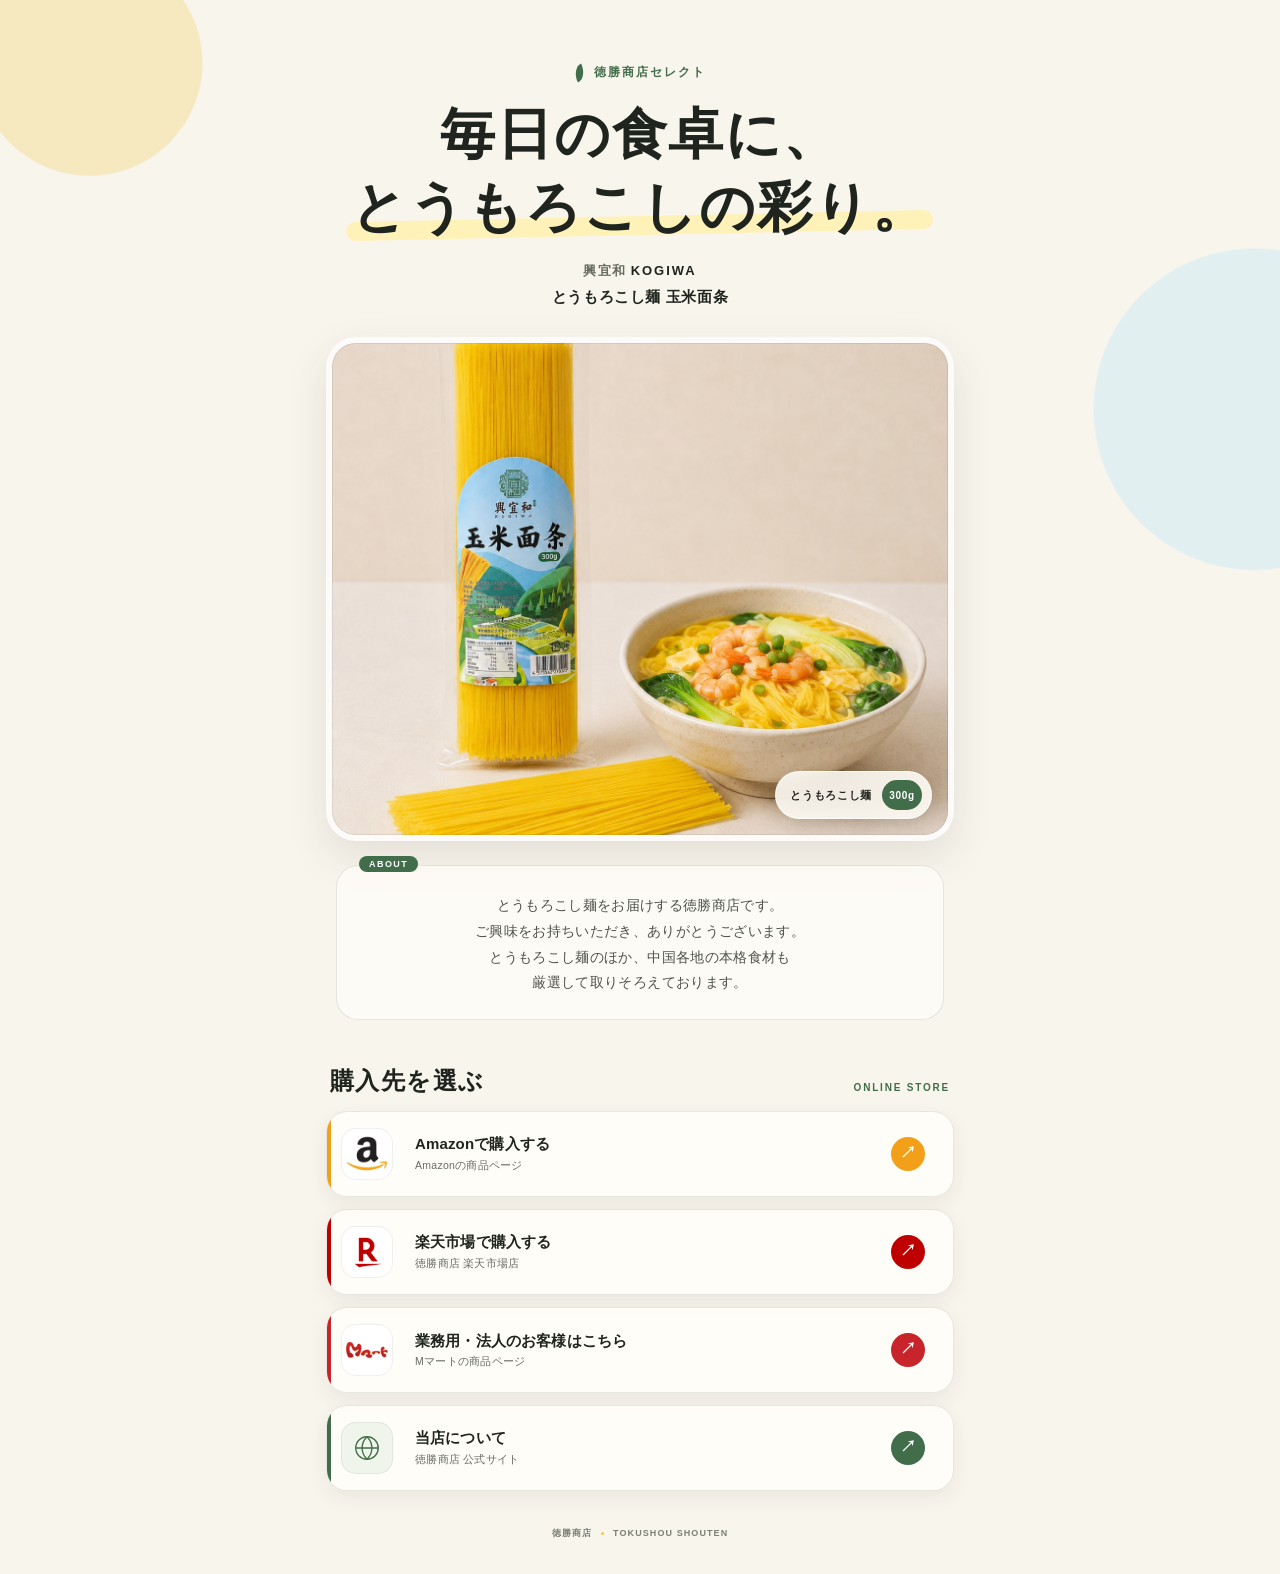
==== kogiwa-corn-noodles/index.html @ 302cc63c "Add product pages" ====
<!doctype html>
<html lang="ja">
<head>
  <meta charset="utf-8">
  <meta name="viewport" content="width=device-width, initial-scale=1">
  <meta name="description" content="興宜和KOGIWA とうもろこし麺の購入先と、徳勝商店のご案内です。">
  <meta name="theme-color" content="#f8f5ed">
  <title>興宜和KOGIWA｜とうもろこし麺</title>
  <link rel="stylesheet" href="style.css">
</head>
<body>
  <main class="page-shell">
    <header class="hero">
      <div class="brand-kicker">
        <span class="brand-dot" aria-hidden="true"></span>
        <span>徳勝商店セレクト</span>
      </div>

      <h1>
        毎日の食卓に、<br>
        <span>とうもろこしの彩り。</span>
      </h1>

      <p class="product-name">
        興宜和 <strong>KOGIWA</strong>
        <span>とうもろこし麺 <span lang="zh">玉米面条</span></span>
      </p>

      <figure class="product-visual">
        <img
          src="assets/kogiwa-corn-noodles.jpg"
          alt="興宜和KOGIWAのとうもろこし麺、調理例と商品パッケージ"
          width="1254"
          height="1254"
        >
        <figcaption>
          <span>とうもろこし麺</span>
          <strong>300g</strong>
        </figcaption>
      </figure>

      <div class="introduction">
        <span class="intro-label">ABOUT</span>
        <p>
          とうもろこし麺をお届けする徳勝商店です。<br>
          ご興味をお持ちいただき、ありがとうございます。<br>
          とうもろこし麺のほか、中国各地の本格食材も<br class="desktop-break">
          厳選して取りそろえております。
        </p>
      </div>
    </header>

    <section class="store-section" aria-labelledby="store-title">
      <div class="section-heading">
        <span>ONLINE STORE</span>
        <h2 id="store-title">購入先を選ぶ</h2>
      </div>

      <nav class="store-links" aria-label="購入先と店舗情報">
        <a class="store-card amazon" href="https://amzn.asia/d/0fEVBLYU" target="_blank" rel="noopener noreferrer">
          <span class="logo-frame">
            <img src="assets/amazon-logo.jpeg" alt="Amazon" width="400" height="400">
          </span>
          <span class="link-copy">
            <strong>Amazonで購入する</strong>
            <small>Amazonの商品ページ</small>
          </span>
          <span class="arrow" aria-hidden="true">↗</span>
        </a>

        <a class="store-card rakuten" href="https://www.rakuten.co.jp/tokushoushouten/" target="_blank" rel="noopener noreferrer">
          <span class="logo-frame">
            <img src="assets/rakuten-logo.png" alt="楽天市場" width="448" height="448">
          </span>
          <span class="link-copy">
            <strong>楽天市場で購入する</strong>
            <small>徳勝商店 楽天市場店</small>
          </span>
          <span class="arrow" aria-hidden="true">↗</span>
        </a>

        <a class="store-card mmart" href="https://www.m-mart.co.jp/rep/item/detail/tecsun/1" target="_blank" rel="noopener noreferrer">
          <span class="logo-frame wide-logo">
            <img src="assets/mmart-logo.png" alt="Mマート" width="512" height="512">
          </span>
          <span class="link-copy">
            <strong>業務用・法人のお客様はこちら</strong>
            <small>Mマートの商品ページ</small>
          </span>
          <span class="arrow" aria-hidden="true">↗</span>
        </a>

        <a class="store-card official" href="http://www.tecsun.co.jp/services/ec" target="_blank" rel="noopener noreferrer">
          <span class="logo-frame globe-icon" aria-hidden="true">
            <svg viewBox="0 0 48 48" role="presentation">
              <circle cx="24" cy="24" r="15"></circle>
              <path d="M9 24h30M24 9c4.3 4.2 6.5 9.2 6.5 15S28.3 34.8 24 39M24 9c-4.3 4.2-6.5 9.2-6.5 15S19.7 34.8 24 39"></path>
            </svg>
          </span>
          <span class="link-copy">
            <strong>当店について</strong>
            <small>徳勝商店 公式サイト</small>
          </span>
          <span class="arrow" aria-hidden="true">↗</span>
        </a>
      </nav>
    </section>

    <footer>
      <span>徳勝商店</span>
      <span class="footer-separator" aria-hidden="true"></span>
      <span>TOKUSHOU SHOUTEN</span>
    </footer>
  </main>
</body>
</html>
---- kogiwa-corn-noodles/style.css ----
:root {
  --canvas: #f8f5ed;
  --paper: #fffdf8;
  --ink: #20241e;
  --muted: #686c62;
  --corn: #f2c945;
  --corn-soft: #fff2b9;
  --leaf: #426d4b;
  --sky: #d9edf2;
  --line: rgba(32, 36, 30, .10);
  --shadow: 0 16px 42px rgba(61, 52, 29, .11);
}

* {
  box-sizing: border-box;
}

html {
  min-height: 100%;
  background: var(--canvas);
}

body {
  min-width: 300px;
  min-height: 100vh;
  margin: 0;
  color: var(--ink);
  background:
    radial-gradient(circle at 7% 4%, rgba(242, 201, 69, .28) 0 7rem, transparent 7.1rem),
    radial-gradient(circle at 98% 26%, rgba(217, 237, 242, .7) 0 10rem, transparent 10.1rem),
    var(--canvas);
  font-family: -apple-system, BlinkMacSystemFont, "Hiragino Kaku Gothic ProN", "Yu Gothic", "Noto Sans JP", "Noto Sans SC", sans-serif;
  -webkit-font-smoothing: antialiased;
}

body::before,
body::after {
  position: fixed;
  z-index: -1;
  width: 8px;
  height: 8px;
  border-radius: 50%;
  background: var(--corn);
  box-shadow: 16px 0 var(--corn), 32px 0 var(--corn), 0 16px var(--corn), 16px 16px var(--corn), 32px 16px var(--corn);
  content: "";
  opacity: .25;
}

body::before {
  top: 21rem;
  left: 2.8vw;
  transform: rotate(-14deg);
}

body::after {
  right: 4vw;
  bottom: 8rem;
  transform: rotate(16deg);
}

.page-shell {
  width: min(100%, 680px);
  margin-inline: auto;
  padding: max(48px, env(safe-area-inset-top)) 26px max(34px, env(safe-area-inset-bottom));
}

.hero {
  text-align: center;
}

.brand-kicker {
  display: inline-flex;
  align-items: center;
  gap: 9px;
  margin-bottom: 18px;
  color: var(--leaf);
  font-size: 12px;
  font-weight: 800;
  letter-spacing: .16em;
}

.brand-dot {
  display: inline-block;
  width: 11px;
  height: 16px;
  border-radius: 100% 0 100% 0;
  background: var(--leaf);
  transform: rotate(-25deg);
}

h1 {
  margin: 0;
  font-family: "Yu Mincho", "Hiragino Mincho ProN", "Noto Serif JP", serif;
  font-size: clamp(34px, 8.8vw, 55px);
  font-weight: 700;
  line-height: 1.32;
  letter-spacing: .035em;
}

h1 span {
  position: relative;
  z-index: 0;
  white-space: nowrap;
}

h1 span::after {
  position: absolute;
  z-index: -1;
  right: -.09em;
  bottom: .06em;
  left: -.09em;
  height: .34em;
  border-radius: 99px;
  background: var(--corn-soft);
  content: "";
  transform: rotate(-1.2deg);
}

.product-name {
  margin: 15px 0 27px;
  color: var(--muted);
  font-size: 13px;
  font-weight: 600;
  letter-spacing: .09em;
  line-height: 1.8;
}

.product-name strong {
  color: var(--ink);
  font-weight: 800;
  letter-spacing: .15em;
}

.product-name > span {
  display: block;
  color: var(--ink);
  font-size: 15px;
  font-weight: 700;
  letter-spacing: .04em;
}

.product-visual {
  position: relative;
  margin: 0;
  overflow: hidden;
  border: 6px solid rgba(255, 255, 255, .88);
  border-radius: 30px;
  background: #eae1d2;
  box-shadow: var(--shadow);
}

.product-visual::after {
  position: absolute;
  inset: 0;
  border: 1px solid rgba(32, 36, 30, .08);
  border-radius: 24px;
  content: "";
  pointer-events: none;
}

.product-visual img {
  display: block;
  width: 100%;
  height: auto;
  aspect-ratio: 1 / 1;
  object-fit: cover;
}

.product-visual figcaption {
  position: absolute;
  right: 16px;
  bottom: 16px;
  display: flex;
  align-items: center;
  gap: 10px;
  padding: 8px 9px 8px 14px;
  border: 1px solid rgba(255, 255, 255, .72);
  border-radius: 999px;
  background: rgba(255, 253, 248, .88);
  box-shadow: 0 5px 18px rgba(36, 31, 19, .12);
  font-size: 11px;
  font-weight: 800;
  letter-spacing: .06em;
  backdrop-filter: blur(10px);
}

.product-visual figcaption strong {
  display: grid;
  width: 40px;
  height: 30px;
  border-radius: 999px;
  color: #fff;
  background: var(--leaf);
  font-size: 10px;
  place-items: center;
}

.introduction {
  position: relative;
  margin: 24px 10px 0;
  padding: 27px 23px 23px;
  border: 1px solid var(--line);
  border-radius: 22px;
  background: rgba(255, 253, 248, .74);
  text-align: left;
}

.intro-label {
  position: absolute;
  top: -10px;
  left: 22px;
  padding: 3px 10px;
  border-radius: 99px;
  color: #fff;
  background: var(--leaf);
  font-size: 9px;
  font-weight: 800;
  letter-spacing: .16em;
}

.introduction p {
  margin: 0;
  color: #4f534b;
  font-size: 13.5px;
  line-height: 1.9;
  letter-spacing: .025em;
}

.store-section {
  margin-top: 49px;
}

.section-heading {
  display: flex;
  align-items: end;
  justify-content: space-between;
  gap: 20px;
  margin: 0 4px 18px;
  text-align: left;
}

.section-heading span {
  color: var(--leaf);
  font-size: 10px;
  font-weight: 800;
  letter-spacing: .18em;
  order: 2;
}

.section-heading h2 {
  margin: 0;
  font-family: "Yu Mincho", "Hiragino Mincho ProN", "Noto Serif JP", serif;
  font-size: 24px;
  line-height: 1;
  letter-spacing: .06em;
}

.store-links {
  display: grid;
  gap: 12px;
}

.store-card {
  --brand-color: var(--ink);
  position: relative;
  display: grid;
  grid-template-columns: 58px minmax(0, 1fr) 40px;
  align-items: center;
  min-height: 82px;
  padding: 11px 14px 11px 12px;
  overflow: hidden;
  border: 1px solid var(--line);
  border-radius: 21px;
  color: var(--ink);
  background: rgba(255, 253, 248, .92);
  box-shadow: 0 7px 20px rgba(61, 52, 29, .065);
  text-align: left;
  text-decoration: none;
  transition: border-color .18s ease, box-shadow .18s ease, transform .18s ease;
  -webkit-tap-highlight-color: transparent;
}

.store-card::before {
  position: absolute;
  top: 0;
  bottom: 0;
  left: 0;
  width: 4px;
  background: var(--brand-color);
  content: "";
}

.store-card.amazon { --brand-color: #f2a019; }
.store-card.rakuten { --brand-color: #bf0000; }
.store-card.mmart { --brand-color: #c8242b; }
.store-card.official { --brand-color: var(--leaf); }

.logo-frame {
  display: grid;
  width: 52px;
  height: 52px;
  overflow: hidden;
  border: 1px solid rgba(32, 36, 30, .07);
  border-radius: 15px;
  background: #fff;
  place-items: center;
}

.logo-frame img {
  display: block;
  width: 42px;
  height: 42px;
  object-fit: contain;
}

.logo-frame.wide-logo img {
  width: 48px;
  height: 48px;
}

.globe-icon {
  color: var(--leaf);
  background: #eff5eb;
}

.globe-icon svg {
  width: 36px;
  height: 36px;
  fill: none;
  stroke: currentColor;
  stroke-linecap: round;
  stroke-linejoin: round;
  stroke-width: 1.8;
}

.link-copy {
  min-width: 0;
  padding: 0 12px;
}

.link-copy strong,
.link-copy small {
  display: block;
  overflow: hidden;
  text-overflow: ellipsis;
  white-space: nowrap;
}

.link-copy strong {
  font-size: 15px;
  font-weight: 750;
  letter-spacing: .01em;
}

.mmart .link-copy strong {
  line-height: 1.3;
  white-space: normal;
}

.link-copy small {
  margin-top: 5px;
  color: var(--muted);
  font-size: 10.5px;
  letter-spacing: .025em;
}

.arrow {
  display: grid;
  width: 34px;
  height: 34px;
  border-radius: 50%;
  color: #fff;
  background: var(--brand-color);
  font-family: Arial, sans-serif;
  font-size: 16px;
  font-weight: 700;
  place-items: center;
  transition: transform .18s ease;
}

.store-card:hover {
  border-color: color-mix(in srgb, var(--brand-color) 36%, transparent);
  box-shadow: 0 12px 27px rgba(61, 52, 29, .12);
  transform: translateY(-2px);
}

.store-card:hover .arrow {
  transform: rotate(8deg) scale(1.05);
}

.store-card:active {
  transform: scale(.99);
}

.store-card:focus-visible {
  outline: 3px solid var(--brand-color);
  outline-offset: 3px;
}

footer {
  display: flex;
  align-items: center;
  justify-content: center;
  gap: 9px;
  margin-top: 36px;
  color: #7b7f74;
  font-size: 9px;
  font-weight: 700;
  letter-spacing: .12em;
}

.footer-separator {
  width: 3px;
  height: 3px;
  border-radius: 50%;
  background: var(--corn);
}

@media (min-width: 620px) {
  .page-shell { padding-top: 64px; }
  .product-visual img { height: auto; aspect-ratio: 5 / 4; }
  .introduction { padding-inline: 30px; text-align: center; }
  .store-card { grid-template-columns: 62px minmax(0, 1fr) 44px; min-height: 86px; padding-inline: 14px 18px; }
}

@media (max-width: 380px) {
  .page-shell { padding-right: 17px; padding-left: 17px; }
  h1 { font-size: 31px; }
  .product-name { font-size: 12px; }
  .introduction { margin-inline: 3px; padding-inline: 18px; }
  .desktop-break { display: none; }
  .store-card { grid-template-columns: 54px minmax(0, 1fr) 34px; padding-right: 11px; }
  .logo-frame { width: 48px; height: 48px; }
  .link-copy { padding-inline: 9px; }
  .link-copy strong { font-size: 14px; }
  .arrow { width: 31px; height: 31px; }
}

@media (prefers-reduced-motion: reduce) {
  .store-card,
  .arrow { transition: none; }
}
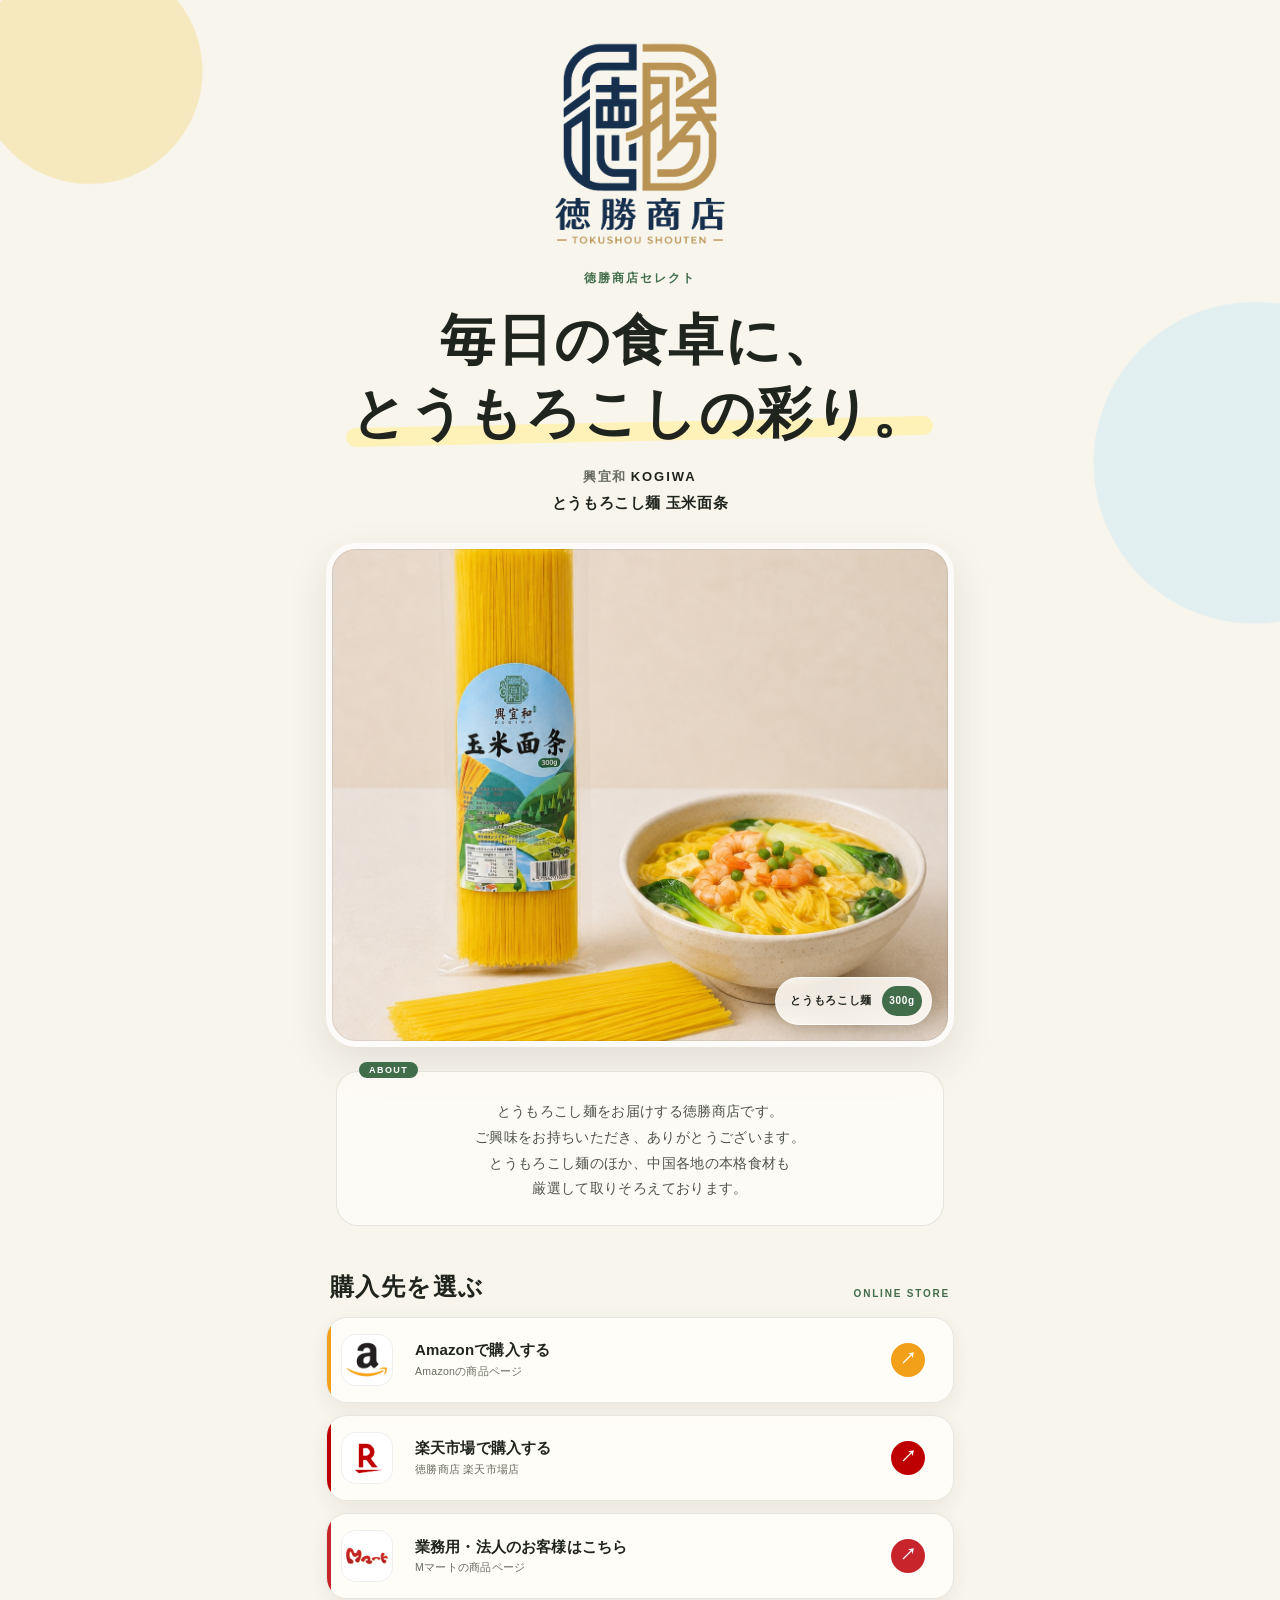
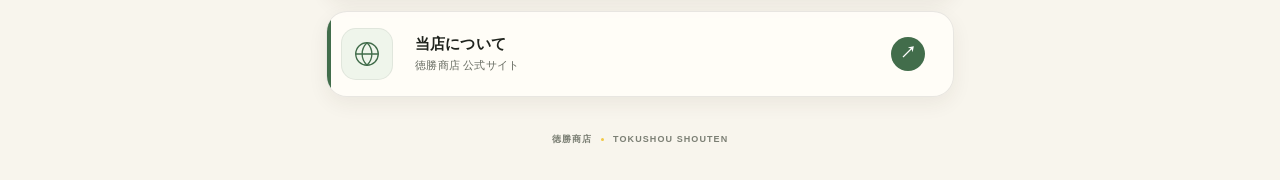
==== commit b52697f5: "Add pitted jujube and junzao pages with a shared landing page. Publish the two date products, store " ====
--- a/kogiwa-corn-noodles/index.html
+++ b/kogiwa-corn-noodles/index.html
@@ -6,13 +6,16 @@
   <meta name="description" content="興宜和KOGIWA とうもろこし麺の購入先と、徳勝商店のご案内です。">
   <meta name="theme-color" content="#f8f5ed">
   <title>興宜和KOGIWA｜とうもろこし麺</title>
+  <link rel="icon" href="../assets/tokushou-logo.png">
   <link rel="stylesheet" href="style.css">
 </head>
 <body>
   <main class="page-shell">
     <header class="hero">
+      <a class="brand-logo" href="../" aria-label="徳勝商店の商品一覧">
+        <img src="../assets/tokushou-logo.png" alt="徳勝商店" width="4167" height="4167">
+      </a>
       <div class="brand-kicker">
-        <span class="brand-dot" aria-hidden="true"></span>
         <span>徳勝商店セレクト</span>
       </div>
 
@@ -112,5 +115,8 @@
       <span>TOKUSHOU SHOUTEN</span>
     </footer>
   </main>
+  <!-- Cloudflare Web Analytics -->
+  <script type="module" src="https://static.cloudflareinsights.com/beacon.min.js" data-cf-beacon='{"token":"b49aadbc8c314302b467062abf540f5f"}'></script>
+  <!-- End Cloudflare Web Analytics -->
 </body>
 </html>
--- a/kogiwa-corn-noodles/style.css
+++ b/kogiwa-corn-noodles/style.css
@@ -61,11 +61,25 @@
 .page-shell {
   width: min(100%, 680px);
   margin-inline: auto;
-  padding: max(48px, env(safe-area-inset-top)) 26px max(34px, env(safe-area-inset-bottom));
+  padding: max(22px, env(safe-area-inset-top)) 26px max(34px, env(safe-area-inset-bottom));
 }
 
 .hero {
   text-align: center;
+}
+
+.brand-logo {
+  display: block;
+  width: min(220px, 58vw);
+  margin: 0 auto 12px;
+  line-height: 0;
+  background: transparent;
+}
+
+.brand-logo img {
+  display: block;
+  width: 100%;
+  height: auto;
 }
 
 .brand-kicker {
@@ -417,7 +431,7 @@
 }
 
 @media (min-width: 620px) {
-  .page-shell { padding-top: 64px; }
+  .page-shell { padding-top: 36px; }
   .product-visual img { height: auto; aspect-ratio: 5 / 4; }
   .introduction { padding-inline: 30px; text-align: center; }
   .store-card { grid-template-columns: 62px minmax(0, 1fr) 44px; min-height: 86px; padding-inline: 14px 18px; }
